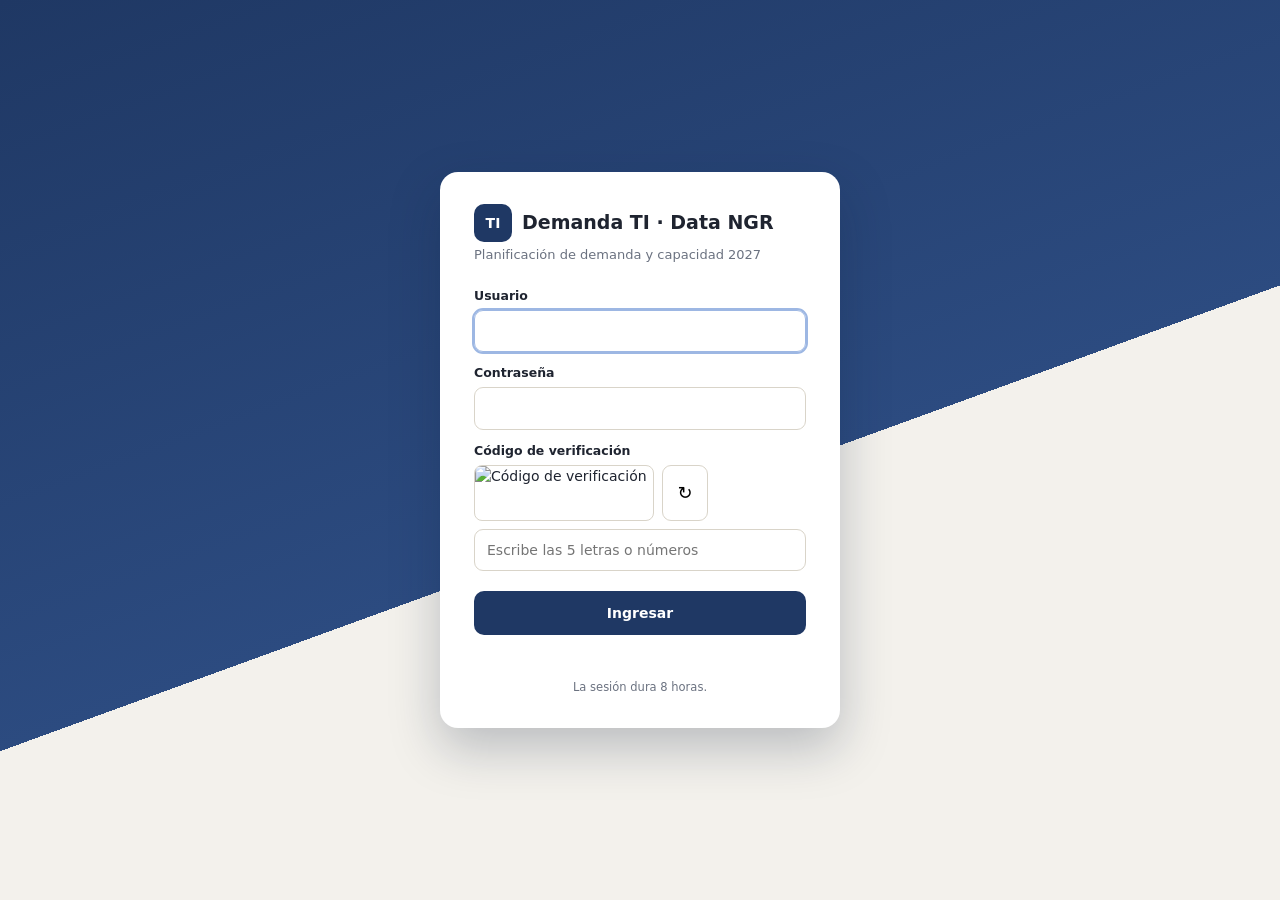
==== static/login.html @ 704c376b "Login con usuario, contraseña y captcha; sesión de 8 horas y botón Salir Co-Authored-By: Claude Opus" ====
<!doctype html>
<html lang="es">
<head>
<meta charset="utf-8">
<meta name="viewport" content="width=device-width, initial-scale=1">
<title>Ingresar · Demanda TI NGR</title>
<link rel="stylesheet" href="/static/comun.css">
<style>
  body{min-height:100vh;display:grid;place-items:center;background:linear-gradient(160deg,#1F3864 0%,#2c4b80 55%,#f3f1ec 55%)}
  .caja{background:#fff;border-radius:18px;box-shadow:0 20px 50px rgba(15,30,60,.25);padding:32px 34px;width:min(400px,92vw)}
  .marca{display:flex;align-items:center;gap:10px;margin-bottom:4px}
  .marca .logo{width:38px;height:38px;border-radius:10px;background:#1F3864;color:#fff;display:grid;place-items:center;font-weight:800}
  h1{font-size:19px;margin:0} .sub{color:var(--muted);font-size:13px;margin:4px 0 22px}
  label{display:block;font-size:12.5px;font-weight:600;margin:12px 0 5px}
  input{font:inherit;width:100%;border:1px solid var(--line);border-radius:9px;padding:10px 12px;background:#fff}
  input:focus{outline:2px solid #9db7e3;border-color:#9db7e3}
  .cap{display:flex;gap:8px;align-items:center}
  .cap img{border-radius:8px;border:1px solid var(--line);height:56px;width:180px}
  .cap button{font:inherit;border:1px solid var(--line);background:#fff;border-radius:9px;height:56px;width:46px;cursor:pointer;font-size:18px}
  .entrar{margin-top:20px;width:100%;font:inherit;font-weight:700;border:none;border-radius:10px;padding:12px;background:#1F3864;color:#fff;cursor:pointer}
  .entrar:disabled{opacity:.6;cursor:wait}
  .err{color:var(--bad);font-size:13px;margin-top:12px;min-height:18px}
  .pie{color:var(--muted);font-size:11.5px;margin-top:14px;text-align:center}
</style>
</head>
<body>
<form class="caja" id="f" autocomplete="on">
  <div class="marca"><div class="logo">TI</div><h1>Demanda TI · Data NGR</h1></div>
  <div class="sub">Planificación de demanda y capacidad 2027</div>

  <label for="u">Usuario</label>
  <input id="u" name="username" autocomplete="username" required autofocus>

  <label for="p">Contraseña</label>
  <input id="p" name="password" type="password" autocomplete="current-password" required>

  <label for="c">Código de verificación</label>
  <div class="cap"><img id="img" alt="Código de verificación"><button type="button" id="otro" title="Otro código">↻</button></div>
  <input id="c" style="margin-top:8px" placeholder="Escribe las 5 letras o números" autocomplete="off" maxlength="5" required>

  <button class="entrar" id="b">Ingresar</button>
  <div class="err" id="err"></div>
  <div class="pie">La sesión dura 8 horas.</div>
</form>
<script>
const img = document.getElementById("img");
function nuevoCaptcha(){ img.src = "/api/auth/captcha?t=" + Date.now(); document.getElementById("c").value = ""; }
document.getElementById("otro").onclick = nuevoCaptcha;
nuevoCaptcha();
document.getElementById("f").onsubmit = async e => {
  e.preventDefault();
  const b = document.getElementById("b"), err = document.getElementById("err");
  b.disabled = true; err.textContent = "";
  const r = await fetch("/api/auth/login", {method: "POST", headers: {"Content-Type": "application/json"},
    body: JSON.stringify({usuario: document.getElementById("u").value.trim(), password: document.getElementById("p").value,
                          captcha: document.getElementById("c").value})});
  if (r.ok) {
    const next = new URLSearchParams(location.search).get("next") || "/";
    location.href = next.startsWith("/") && !next.startsWith("//") ? next : "/";
    return;
  }
  const d = await r.json().catch(() => ({}));
  err.textContent = d.detail || "No se pudo ingresar.";
  b.disabled = false; nuevoCaptcha();
};
</script>
</body>
</html>
---- static/comun.css ----
:root{
  --bg:#f3f1ec; --ink:#1f2430; --muted:#6b7280; --line:#d9d4c9; --card:#fff;
  --accent:#1F3864; --ok:#2e9e6a; --warn:#e5a12a; --bad:#d64545;
}
*{box-sizing:border-box}
body{margin:0;background:var(--bg);color:var(--ink);font:14px/1.45 "Segoe UI",system-ui,-apple-system,Arial,sans-serif}
nav.tabs{display:flex;align-items:center;gap:22px;padding:10px 24px;background:var(--accent);color:#fff;position:sticky;top:0;z-index:5}
nav.tabs .brand{font-weight:700;letter-spacing:.2px}
nav.tabs .tablist{display:flex;gap:4px;flex:1}
nav.tabs a{color:#cfd8ea;text-decoration:none;padding:6px 14px;border-radius:8px}
nav.tabs a.on{background:#fff;color:var(--accent);font-weight:700}
nav.tabs a:hover:not(.on){background:rgba(255,255,255,.12);color:#fff}
.chip-cfg{font-size:12px;background:#f6c344;color:#3b2c00;padding:3px 10px;border-radius:999px;font-weight:600}
.chip-cfg.base{background:rgba(255,255,255,.15);color:#dfe6f3;font-weight:500}
nav.tabs a.salir{color:#cfd8ea;font-size:13px;border:1px solid rgba(255,255,255,.3);padding:4px 12px}
nav.tabs a.salir:hover{background:rgba(255,255,255,.12);color:#fff}
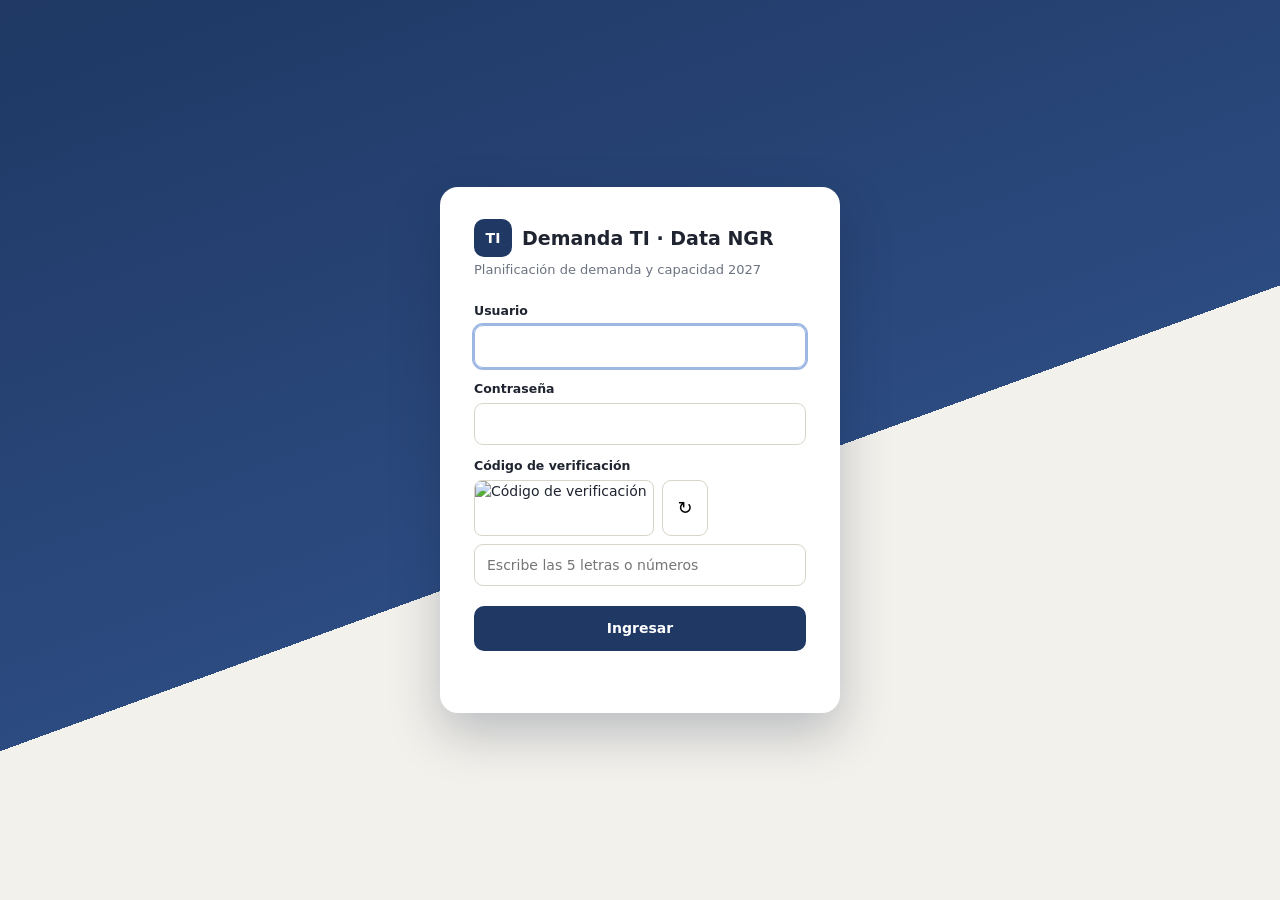
==== commit 228614a9: "Login: credenciales fijas como respaldo, usuario sin distinguir mayúsculas y mensajes más claros Co-" ====
--- a/static/login.html
+++ b/static/login.html
@@ -40,7 +40,6 @@
 
   <button class="entrar" id="b">Ingresar</button>
   <div class="err" id="err"></div>
-  <div class="pie">La sesión dura 8 horas.</div>
 </form>
 <script>
 const img = document.getElementById("img");
@@ -60,7 +59,7 @@
     return;
   }
   const d = await r.json().catch(() => ({}));
-  err.textContent = d.detail || "No se pudo ingresar.";
+  err.textContent = (d.detail || "No se pudo ingresar.") + (r.status === 401 ? " El código de verificación sí era correcto." : "");
   b.disabled = false; nuevoCaptcha();
 };
 </script>
